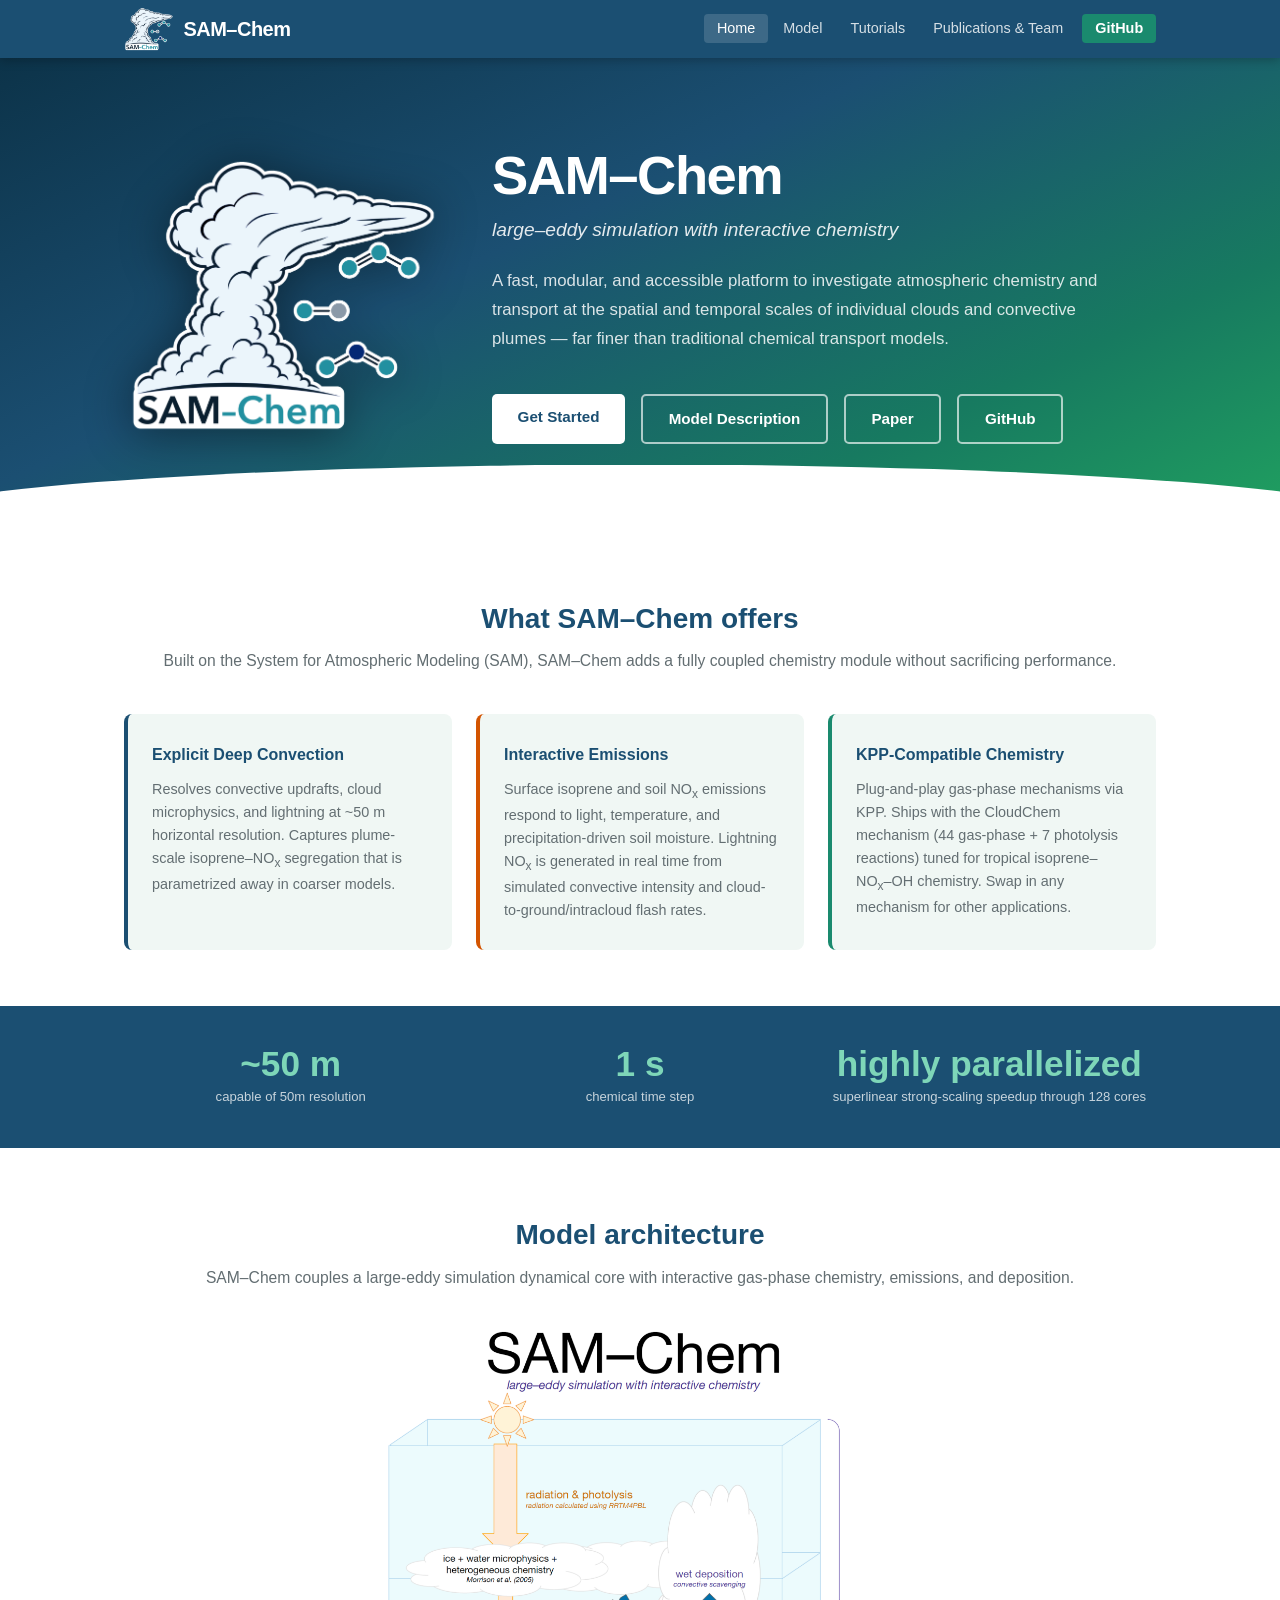
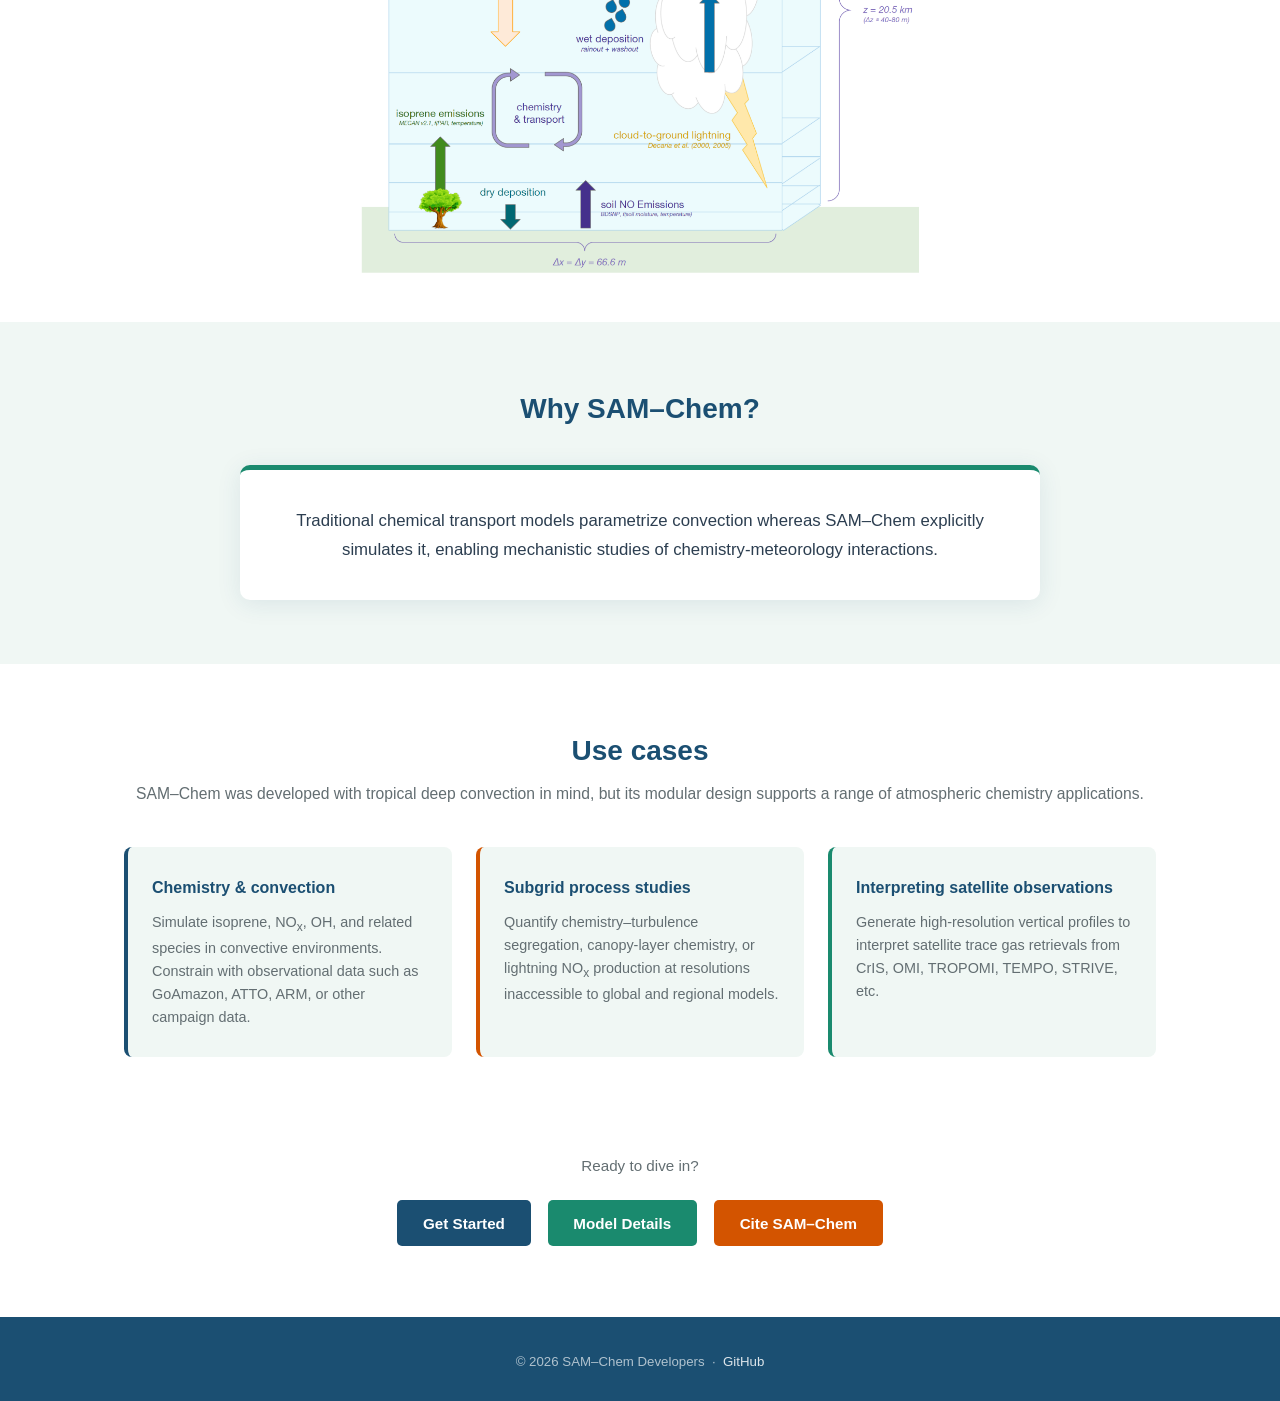
==== index.html @ d5f8f4b1 "Updating website, A. Turner" ====
<!DOCTYPE html>
<html lang="en">
<head>
  <meta charset="UTF-8">
  <meta name="viewport" content="width=device-width, initial-scale=1.0">
  <meta name="description" content="SAM-Chem: A fast, modular large-eddy simulation with interactive chemistry for studying atmospheric composition at the scale of clouds and convective plumes.">
  <title>SAM–Chem</title>
  <link rel="icon" href="images/logo.ico">
  <link rel="stylesheet" href="css/style.css">
</head>
<body>

<!-- ============================================================
     NAVIGATION
     ============================================================ -->
<nav class="navbar">
  <div class="container nav-inner">
    <a class="brand" href="index.html" style="display:flex; align-items:center; gap:0.6rem;"><img src="images/Logo.png" alt="" style="height:44px; width:auto; display:block;"><span>SAM–Chem</span></a>
    <ul class="nav-links">
      <li><a href="index.html" class="active">Home</a></li>
      <li><a href="model.html">Model</a></li>
      <li><a href="tutorials.html">Tutorials</a></li>
      <li><a href="publications.html">Publications &amp; Team</a></li>
      <li><a href="https://github.com/sam-chem" class="btn-github" target="_blank" rel="noopener">GitHub</a></li>
    </ul>
  </div>
</nav>

<!-- ============================================================
     HERO
     ============================================================ -->
<section class="hero">
  <div class="container">
    <div class="hero-inner">
      <div class="hero-logo">
        <img src="images/Logo.png" alt="SAM–Chem logo">
      </div>
      <div class="hero-text">
        <h1>SAM–Chem</h1>
        <p class="subtitle">large–eddy simulation with interactive chemistry</p>
        <p class="tagline">
          A fast, modular, and accessible platform to investigate atmospheric chemistry
          and transport at the spatial and temporal scales of individual clouds and
          convective plumes — far finer than traditional chemical transport models.
        </p>
        <div class="hero-btns">
          <a class="btn btn-primary-white" href="tutorials.html">Get Started</a>
          <a class="btn btn-outline-white" href="model.html">Model Description</a>
          <a class="btn btn-outline-white" href="publications.html">Paper</a>
          <a class="btn btn-outline-white" href="https://github.com/sam-chem" target="_blank" rel="noopener">GitHub</a>
        </div>
      </div>
    </div>
  </div>
</section>

<!-- ============================================================
     FEATURE CARDS
     ============================================================ -->
<section class="features">
  <div class="container">
    <h2 class="section-title">What SAM–Chem offers</h2>
    <p class="section-sub">
      Built on the System for Atmospheric Modeling (SAM), SAM–Chem adds a
      fully coupled chemistry module without sacrificing performance.
    </p>
    <div class="cards-grid">

      <div class="card card-blue">

        <h3>Explicit Deep Convection</h3>
        <p>
          Resolves convective updrafts, cloud microphysics, and lightning at
          ~50 m horizontal resolution.  Captures plume-scale
          isoprene–NO<sub>x</sub> segregation that is parametrized away in
          coarser models.
        </p>
      </div>

      <div class="card card-orange">

        <h3>Interactive Emissions</h3>
        <p>
          Surface isoprene and soil NO<sub>x</sub> emissions respond to light, 
          temperature, and precipitation-driven soil moisture. 
          Lightning NO<sub>x</sub> is generated in real time from 
          simulated convective intensity and cloud-to-ground/intracloud 
          flash rates.
        </p>
      </div>

      <div class="card">

        <h3>KPP-Compatible Chemistry</h3>
        <p>
          Plug-and-play gas-phase mechanisms via KPP. Ships with the
          CloudChem mechanism (44 gas-phase + 7 photolysis reactions)
          tuned for tropical isoprene–NO<sub>x</sub>–OH chemistry. Swap in any
          mechanism for other applications.
        </p>
      </div>

    </div>
  </div>
</section>

<!-- ============================================================
     QUICK SPECS BAR
     ============================================================ -->
<div class="specs-bar">
  <div class="container">
    <div class="specs-grid">
      <div class="spec-item">
        <div class="num">~50 m</div>
        <div class="label">capable of 50m resolution</div>
      </div>
      <div class="spec-item">
        <div class="num">1 s</div>
        <div class="label">chemical time step</div>
      </div>
      <div class="spec-item">
        <div class="num">highly parallelized</div>
        <div class="label">superlinear strong-scaling speedup through 128 cores</div>
      </div>
    </div>
  </div>
</div>

<!-- ============================================================
     SCHEMATIC
     ============================================================ -->
<section style="padding: 4rem 0 3rem; background: var(--white);">
  <div class="container" style="text-align: center;">
    <h2 class="section-title">Model architecture</h2>
    <p class="section-sub">
      SAM–Chem couples a large-eddy simulation dynamical core with interactive
      gas-phase chemistry, emissions, and deposition.
    </p>
    <img src="images/schematic.png"
         alt="SAM–Chem model schematic showing radiation, microphysics, chemistry, emissions, and deposition"
         style="max-width: 560px; width: 100%; margin: 0 auto; display: block;">
  </div>
</section>

<!-- ============================================================
     KEY FINDING
     ============================================================ -->
<section class="finding-section">
  <div class="container">
    <h2 class="section-title" style="margin-bottom:2rem;">Why SAM–Chem?</h2>
    <div class="finding-box">
      <p>
        Traditional chemical transport models parametrize convection whereas 
        SAM–Chem explicitly simulates it, enabling mechanistic studies of 
        chemistry-meteorology interactions.
      </p>
    </div>
  </div>
</section>

<!-- ============================================================
     OVERVIEW / USE CASES
     ============================================================ -->
<section style="padding: 4rem 0;">
  <div class="container">
    <h2 class="section-title">Use cases</h2>
    <p class="section-sub">
      SAM–Chem was developed with tropical deep convection in mind, but its
      modular design supports a range of atmospheric chemistry applications.
    </p>
    <div class="cards-grid" style="margin-top: 0;">

      <div class="card card-blue">
        <h3>Chemistry &amp; convection</h3>
        <p>
          Simulate isoprene, NO<sub>x</sub>, OH, and related species in
          convective environments. Constrain with observational data such 
          as GoAmazon, ATTO, ARM, or other campaign data.
        </p>
      </div>

      <div class="card card-orange">
        <h3>Subgrid process studies</h3>
        <p>
          Quantify chemistry–turbulence segregation, canopy-layer chemistry,
          or lightning NO<sub>x</sub> production at resolutions inaccessible
          to global and regional models.
        </p>
      </div>

      <div class="card">
        <h3>Interpreting satellite observations</h3>
        <p>
          Generate high-resolution vertical profiles to interpret satellite
          trace gas retrievals from CrIS, OMI, TROPOMI, TEMPO, STRIVE, etc.
        </p>
      </div>

    </div>
  </div>
</section>

<!-- ============================================================
     QUICK LINKS
     ============================================================ -->
<section style="padding: 2rem 0 4rem; text-align: center;">
  <div class="container">
    <p style="margin-bottom:1rem; color:var(--muted); font-size:0.95rem;">Ready to dive in?</p>
    <a class="btn btn-primary-white" href="tutorials.html"
       style="background:var(--primary); color:#fff; margin:0.4rem;">Get Started</a>
    <a class="btn btn-primary-white" href="model.html"
       style="background:var(--accent); color:#fff; margin:0.4rem;">Model Details</a>
    <a class="btn btn-primary-white" href="publications.html"
       style="background:var(--orange); color:#fff; margin:0.4rem;">Cite SAM–Chem</a>
  </div>
</section>

<!-- ============================================================
     FOOTER
     ============================================================ -->
<footer>
  <div class="container">
    <p style="margin-top:0.4rem;">
      &copy; 2026 SAM–Chem Developers &nbsp;·&nbsp;
      <a href="https://github.com/sam-chem" target="_blank" rel="noopener">GitHub</a>
    </p>
  </div>
</footer>

</body>
</html>
---- css/style.css ----
/* ============================================================
   SAM-Chem website — shared stylesheet
   Edit the :root variables to change the color scheme.
   ============================================================ */

:root {
  --primary:   #1B4F72;   /* deep atmospheric blue (navbar, headings) */
  --accent:    #1A8A6E;   /* tropical teal (links, borders, buttons)  */
  --orange:    #D35400;   /* convection / lightning orange             */
  --light-bg:  #F0F7F4;   /* mint-tinted card background               */
  --text:      #2C3E50;   /* main body text                            */
  --muted:     #636e72;   /* secondary / caption text                  */
  --border:    #dfe6e9;   /* table and section borders                 */
  --white:     #ffffff;

  --font: -apple-system, BlinkMacSystemFont, 'Segoe UI', Roboto, Oxygen, Ubuntu, sans-serif;
  --mono: 'SFMono-Regular', Consolas, 'Liberation Mono', Menlo, monospace;
}

/* ---- RESET ---- */
*, *::before, *::after { box-sizing: border-box; margin: 0; padding: 0; }

body {
  font-family: var(--font);
  color: var(--text);
  line-height: 1.65;
  background: var(--white);
  font-size: 16px;
}

a { color: var(--accent); text-decoration: none; }
a:hover { text-decoration: underline; }

img { max-width: 100%; display: block; }

.container {
  max-width: 1080px;
  margin: 0 auto;
  padding: 0 1.5rem;
}

/* ============================================================
   NAVBAR
   ============================================================ */
.navbar {
  background: var(--primary);
  position: sticky;
  top: 0;
  z-index: 200;
  box-shadow: 0 2px 10px rgba(0, 0, 0, 0.25);
}

.nav-inner {
  display: flex;
  align-items: center;
  justify-content: space-between;
  height: 58px;
}

.brand {
  color: #ffffff;
  font-size: 1.25rem;
  font-weight: 800;
  letter-spacing: -0.5px;
  text-decoration: none;
  white-space: nowrap;
}
.brand:hover { text-decoration: none; opacity: 0.9; }

.nav-links {
  display: flex;
  list-style: none;
  align-items: center;
  gap: 0.15rem;
}
.nav-links a {
  color: rgba(255, 255, 255, 0.82);
  padding: 0.4rem 0.8rem;
  border-radius: 4px;
  font-size: 0.9rem;
  transition: background 0.15s, color 0.15s;
  text-decoration: none;
  white-space: nowrap;
}
.nav-links a:hover,
.nav-links a.active { background: rgba(255,255,255,0.15); color: #fff; }

.btn-github {
  background: var(--accent) !important;
  color: #fff !important;
  font-weight: 600;
  margin-left: 0.25rem;
}
.btn-github:hover { background: #148a60 !important; }

/* ============================================================
   HERO (index.html)
   ============================================================ */
.hero {
  background: linear-gradient(155deg, #0c3349 0%, var(--primary) 40%, #177a60 75%, #20a060 100%);
  color: #fff;
  padding: 5.5rem 0 5rem;
  text-align: center;
  position: relative;
  overflow: hidden;
}

.hero-inner {
  display: flex;
  align-items: center;
  gap: 3rem;
  text-align: left;
}

.hero-logo {
  flex: 0 0 auto;
}

.hero-logo img {
  width: 320px;
  height: auto;
  filter: drop-shadow(0 4px 24px rgba(0,0,0,0.45));
}

.hero-text {
  flex: 1 1 auto;
}

@media (max-width: 760px) {
  .hero-inner {
    flex-direction: column;
    text-align: center;
  }
  .hero-logo img { width: 180px; }
  .hero-text { text-align: center; }
  .hero .tagline { margin: 0 auto 2.5rem; }
  .hero-btns { justify-content: center; }
}

/* white wave at the bottom */
.hero::after {
  content: '';
  position: absolute;
  bottom: -1px; left: 0; right: 0;
  height: 60px;
  background: var(--white);
  clip-path: ellipse(60% 100% at 50% 100%);
}

.hero h1 {
  font-size: 3.4rem;
  font-weight: 900;
  letter-spacing: -1.5px;
  margin-bottom: 0.5rem;
  line-height: 1.1;
}

.hero .subtitle {
  font-size: 1.2rem;
  font-style: italic;
  opacity: 0.88;
  margin-bottom: 1.25rem;
}

.hero .tagline {
  font-size: 1.05rem;
  max-width: 640px;
  margin: 0 0 2.5rem;
  opacity: 0.84;
  line-height: 1.75;
}

.hero-btns {
  display: flex;
  gap: 1rem;
  justify-content: flex-start;
  flex-wrap: wrap;
  position: relative;
  z-index: 1;
}

/* Generic button */
.btn {
  display: inline-block;
  padding: 0.65rem 1.6rem;
  border-radius: 5px;
  font-weight: 600;
  font-size: 0.95rem;
  transition: opacity 0.15s, transform 0.1s;
  text-decoration: none;
  cursor: pointer;
}
.btn:hover { text-decoration: none; opacity: 0.9; transform: translateY(-1px); }

.btn-primary-white {
  background: var(--white);
  color: var(--primary);
}
.btn-outline-white {
  border: 2px solid rgba(255, 255, 255, 0.65);
  color: var(--white);
}

/* ============================================================
   FEATURE CARDS
   ============================================================ */
.features {
  padding: 4.5rem 0 3.5rem;
}

.section-title {
  font-size: 1.75rem;
  font-weight: 800;
  color: var(--primary);
  text-align: center;
  margin-bottom: 0.4rem;
}
.section-sub {
  text-align: center;
  color: var(--muted);
  margin-bottom: 2.5rem;
  font-size: 0.98rem;
}

.cards-grid {
  display: grid;
  grid-template-columns: repeat(auto-fit, minmax(285px, 1fr));
  gap: 1.5rem;
}

.card {
  background: var(--light-bg);
  border-radius: 8px;
  padding: 1.75rem 1.5rem;
  border-left: 4px solid var(--accent);
}
.card.card-orange { border-left-color: var(--orange); }
.card.card-blue   { border-left-color: var(--primary); }


.card h3 {
  font-size: 1rem;
  font-weight: 700;
  color: var(--primary);
  margin-bottom: 0.6rem;
}
.card p {
  font-size: 0.9rem;
  color: var(--muted);
  line-height: 1.6;
}

/* ============================================================
   SPECS BAR (quick stats)
   ============================================================ */
.specs-bar {
  background: var(--primary);
  padding: 2.5rem 0;
}

.specs-grid {
  display: grid;
  grid-template-columns: repeat(auto-fit, minmax(180px, 1fr));
  gap: 1rem;
}

.spec-item {
  text-align: center;
  color: #fff;
}
.spec-item .num {
  font-size: 2.2rem;
  font-weight: 900;
  color: #7ed6b8;
  line-height: 1;
}
.spec-item .label {
  font-size: 0.82rem;
  opacity: 0.75;
  margin-top: 0.3rem;
}

/* ============================================================
   KEY FINDING / QUOTE
   ============================================================ */
.finding-section {
  padding: 4rem 0;
  background: var(--light-bg);
}

.finding-box {
  max-width: 800px;
  margin: 0 auto;
  background: var(--white);
  border-radius: 10px;
  padding: 2.25rem 2.5rem;
  box-shadow: 0 4px 24px rgba(27,79,114,0.10);
  border-top: 5px solid var(--accent);
  text-align: center;
}

.finding-box p {
  font-size: 1.05rem;
  line-height: 1.75;
  color: var(--text);
}
.finding-box cite {
  display: block;
  margin-top: 1rem;
  font-size: 0.85rem;
  color: var(--muted);
  font-style: normal;
}

/* ============================================================
   PAGE HEADER (non-home pages)
   ============================================================ */
.page-header {
  background: linear-gradient(135deg, var(--primary) 0%, #177a60 100%);
  color: #fff;
  padding: 3rem 0 2.75rem;
}
.page-header h1 {
  font-size: 2.2rem;
  font-weight: 800;
  margin-bottom: 0.4rem;
  letter-spacing: -0.5px;
}
.page-header p {
  font-size: 0.98rem;
  opacity: 0.85;
  max-width: 650px;
}

/* ============================================================
   CONTENT LAYOUT (with sidebar)
   ============================================================ */
.content-body {
  padding: 3rem 0 4.5rem;
}

.content-layout {
  display: grid;
  grid-template-columns: 210px 1fr;
  gap: 3rem;
  align-items: start;
}

/* Left sidebar TOC */
.content-sidebar {
  position: sticky;
  top: 76px;
  background: var(--light-bg);
  border-radius: 8px;
  padding: 1.25rem 1.1rem;
}

.content-sidebar h4 {
  font-size: 0.7rem;
  text-transform: uppercase;
  letter-spacing: 1.2px;
  color: var(--muted);
  margin-bottom: 0.75rem;
}

.content-sidebar ul { list-style: none; }
.content-sidebar li { margin-bottom: 0.2rem; }
.content-sidebar a {
  display: block;
  font-size: 0.87rem;
  color: var(--text);
  padding: 0.25rem 0.5rem;
  border-radius: 4px;
  transition: background 0.12s;
}
.content-sidebar a:hover {
  background: rgba(26,138,110,0.12);
  text-decoration: none;
  color: var(--accent);
}

/* Main content area */
.content-main h2 {
  font-size: 1.5rem;
  font-weight: 800;
  color: var(--primary);
  margin: 3rem 0 1rem;
  padding-top: 1rem;
  border-top: 2px solid var(--border);
  scroll-margin-top: 80px;
}
.content-main h2:first-child {
  margin-top: 0;
  border-top: none;
  padding-top: 0;
}
.content-main h3 {
  font-size: 1.1rem;
  font-weight: 700;
  color: var(--text);
  margin: 1.75rem 0 0.6rem;
  scroll-margin-top: 80px;
}
.content-main p  { margin-bottom: 1rem; font-size: 0.95rem; }
.content-main ul,
.content-main ol { margin: 0.5rem 0 1rem 1.5rem; font-size: 0.95rem; }
.content-main li { margin-bottom: 0.3rem; }

/* Tables */
.content-main table {
  width: 100%;
  border-collapse: collapse;
  margin: 1rem 0 1.5rem;
  font-size: 0.875rem;
}
.content-main th {
  background: var(--primary);
  color: #fff;
  padding: 0.55rem 0.75rem;
  text-align: left;
  font-weight: 600;
}
.content-main td {
  padding: 0.45rem 0.75rem;
  border-bottom: 1px solid var(--border);
  vertical-align: top;
}
.content-main tr:nth-child(even) td { background: var(--light-bg); }

/* Inline code and code blocks */
.content-main code {
  background: #f1f3f5;
  padding: 0.15rem 0.4rem;
  border-radius: 3px;
  font-family: var(--mono);
  font-size: 0.85em;
  color: var(--primary);
}
.content-main pre {
  background: #1e2a36;
  color: #cdd6df;
  padding: 1.25rem 1.4rem;
  border-radius: 6px;
  overflow-x: auto;
  margin: 1rem 0 1.5rem;
  font-family: var(--mono);
  font-size: 0.85rem;
  line-height: 1.55;
}
.content-main pre code {
  background: none;
  color: inherit;
  padding: 0;
  font-size: inherit;
}

/* Note / warning boxes */
.note {
  padding: 0.85rem 1rem 0.85rem 1.1rem;
  border-left: 4px solid #3498db;
  background: #eaf6ff;
  border-radius: 0 5px 5px 0;
  margin: 1rem 0;
  font-size: 0.9rem;
  line-height: 1.55;
}
.note.warning {
  border-color: var(--orange);
  background: #fff5eb;
}
.note strong { color: var(--primary); }

/* ============================================================
   PUBLICATIONS PAGE
   ============================================================ */
.pub-list { list-style: none; }

.pub-item {
  padding: 1.25rem 1.35rem;
  background: var(--light-bg);
  border-radius: 8px;
  margin-bottom: 1rem;
  border-left: 4px solid var(--accent);
}
.pub-item.preprint { border-left-color: var(--orange); }

.pub-badge {
  display: inline-block;
  font-size: 0.7rem;
  font-weight: 700;
  text-transform: uppercase;
  letter-spacing: 0.5px;
  padding: 0.15rem 0.5rem;
  border-radius: 3px;
  vertical-align: middle;
  margin-left: 0.4rem;
}
.badge-preprint { background: #fde8d0; color: var(--orange); }
.badge-related  { background: #d8f0e8; color: var(--accent); }

.pub-title {
  font-weight: 700;
  font-size: 0.95rem;
  color: var(--primary);
  margin-bottom: 0.3rem;
}
.pub-title a {
  color: var(--primary);
}
.pub-title a:hover {
  color: var(--accent);
}
.pub-authors { font-size: 0.85rem; color: var(--muted); margin-bottom: 0.2rem; }
.pub-journal { font-size: 0.85rem; font-style: italic; color: var(--muted); }
.pub-links { margin-top: 0.5rem; font-size: 0.82rem; }
.pub-links a { margin-right: 0.75rem; }

/* ============================================================
   TEAM CARDS
   ============================================================ */
.team-grid {
  display: grid;
  grid-template-columns: repeat(auto-fill, minmax(170px, 1fr));
  gap: 1.25rem;
  margin-top: 1.5rem;
}

.team-card {
  display: block;
  text-align: center;
  padding: 1.5rem 1rem 1.25rem;
  background: var(--light-bg);
  border-radius: 8px;
  transition: box-shadow 0.15s;
  text-decoration: none;
  color: inherit;
}
.team-card:hover {
  box-shadow: 0 4px 16px rgba(27,79,114,0.12);
  text-decoration: none;
}

.team-avatar {
  width: 60px;
  height: 60px;
  border-radius: 50%;
  background: var(--primary);
  margin: 0 auto 0.75rem;
  display: flex;
  align-items: center;
  justify-content: center;
  font-size: 1.25rem;
  font-weight: 800;
  color: #fff;
  letter-spacing: -1px;
}

.team-photo {
  width: 80px;
  height: 80px;
  border-radius: 50%;
  object-fit: cover;
  object-position: top;
  margin: 0 auto 0.75rem;
  display: block;
  border: 3px solid var(--border);
}

.team-name {
  font-weight: 700;
  font-size: 0.88rem;
  color: var(--primary);
  margin-bottom: 0.2rem;
}
.team-role { font-size: 0.78rem; color: var(--muted); line-height: 1.4; }

/* ============================================================
   FOOTER
   ============================================================ */
footer {
  background: var(--primary);
  color: rgba(255, 255, 255, 0.65);
  padding: 1.75rem 0;
  text-align: center;
  font-size: 0.83rem;
}
footer a { color: rgba(255,255,255,0.85); }
footer a:hover { color: #fff; }

/* ============================================================
   RESPONSIVE
   ============================================================ */
@media (max-width: 800px) {
  .content-layout { grid-template-columns: 1fr; }
  .content-sidebar { display: none; }
}

@media (max-width: 640px) {
  .hero h1 { font-size: 2.3rem; }
  .nav-links li:not(:last-child):not(:nth-last-child(2)) { display: none; }
  .specs-grid { grid-template-columns: repeat(2, 1fr); }
  .team-grid  { grid-template-columns: repeat(2, 1fr); }
}
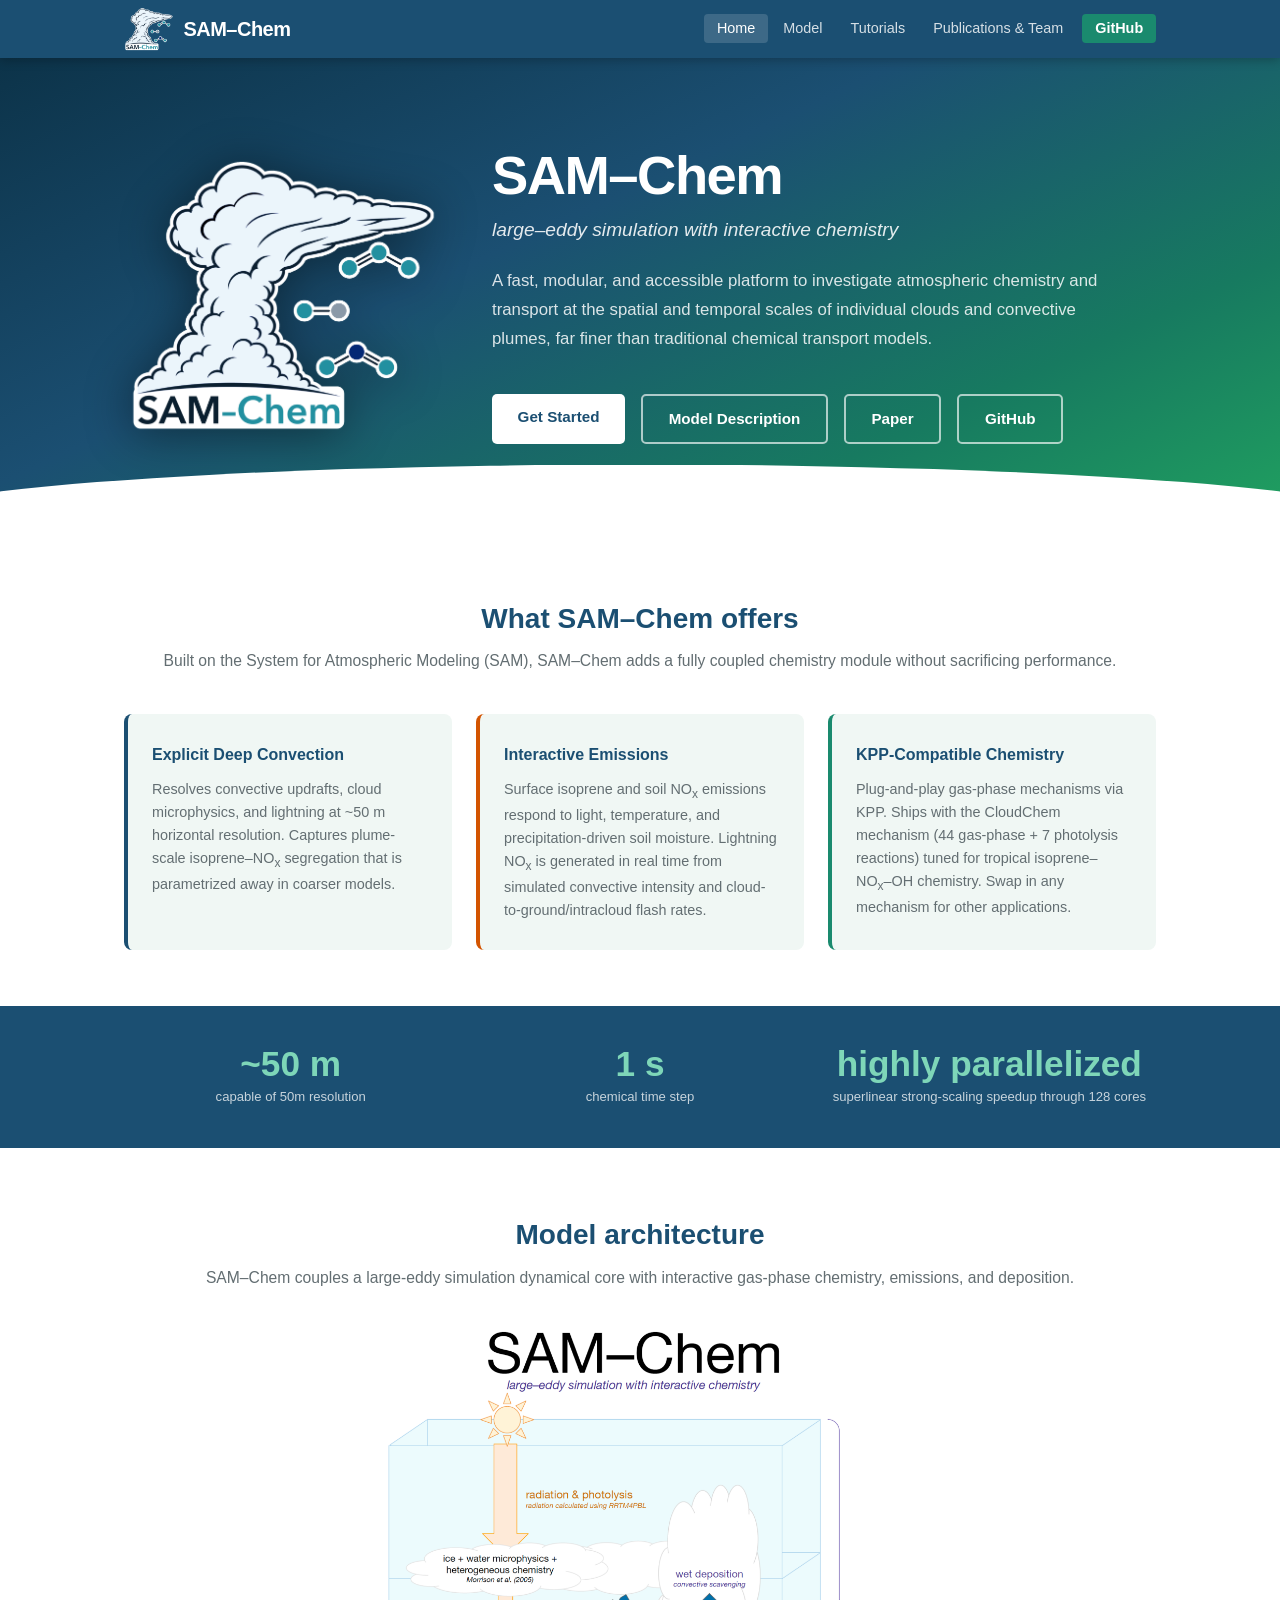
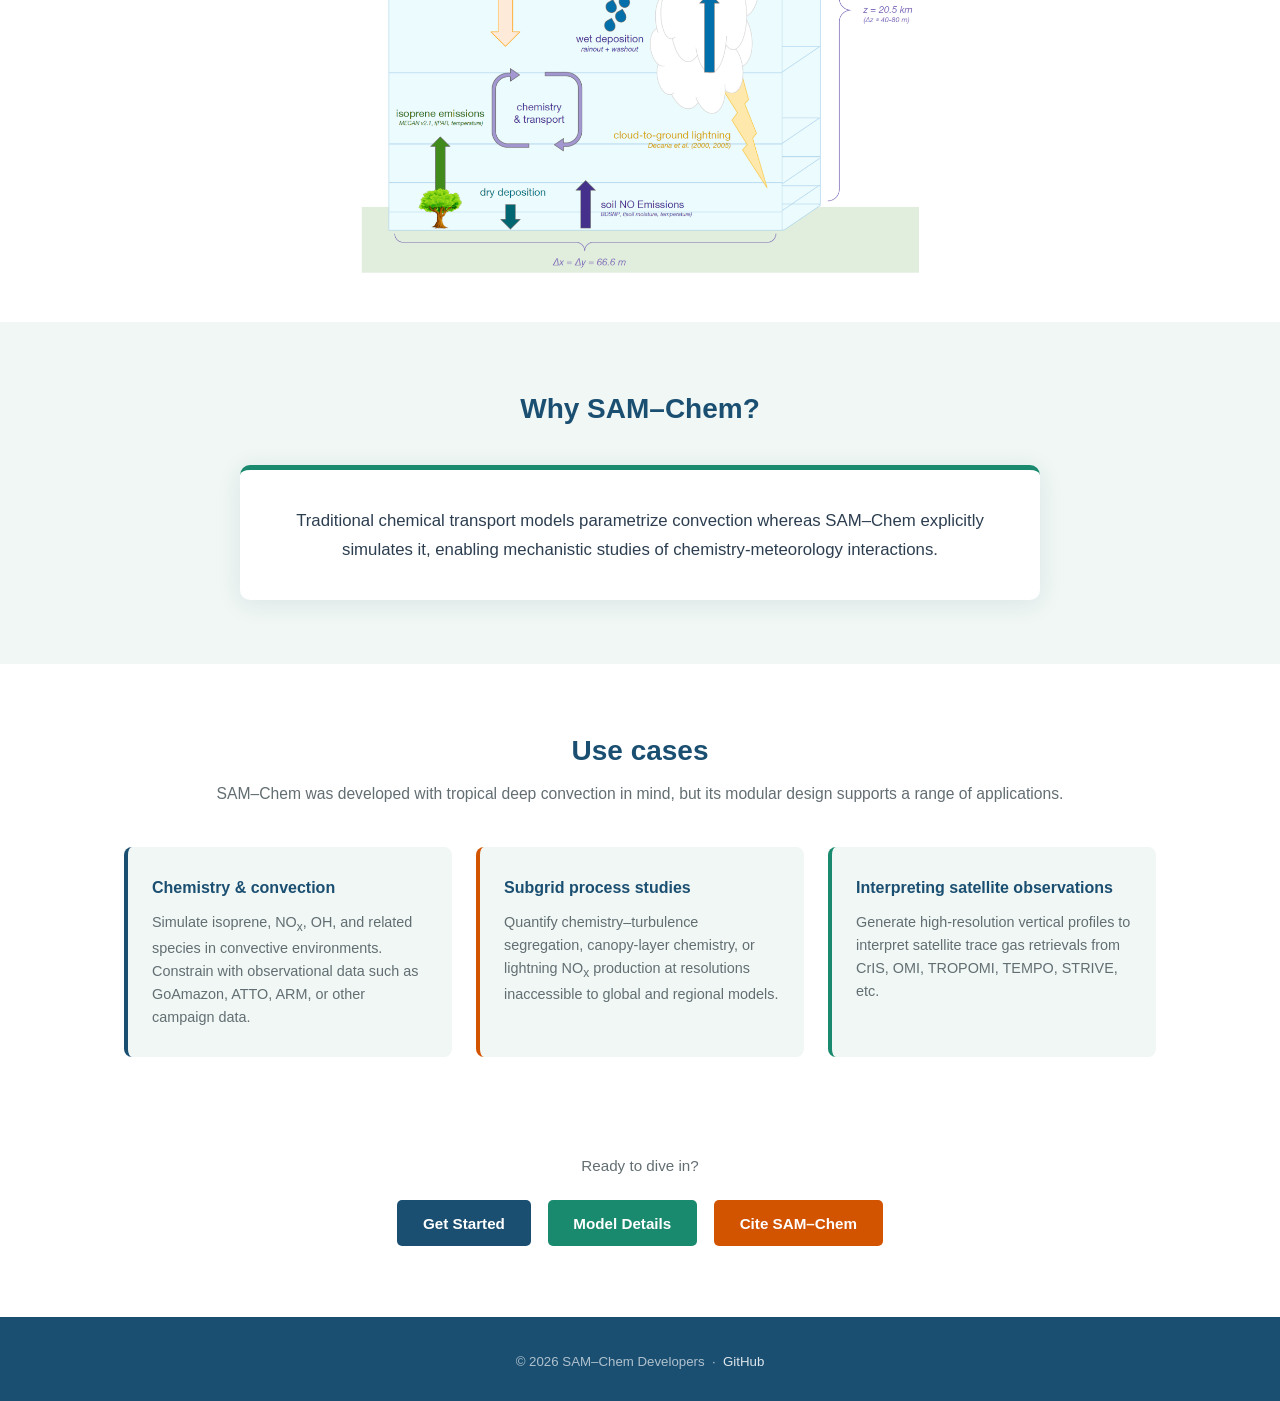
==== commit f8708a19: "Updating website, A. Turner" ====
--- a/index.html
+++ b/index.html
@@ -41,7 +41,7 @@
         <p class="tagline">
           A fast, modular, and accessible platform to investigate atmospheric chemistry
           and transport at the spatial and temporal scales of individual clouds and
-          convective plumes — far finer than traditional chemical transport models.
+          convective plumes, far finer than traditional chemical transport models.
         </p>
         <div class="hero-btns">
           <a class="btn btn-primary-white" href="tutorials.html">Get Started</a>
@@ -166,7 +166,7 @@
     <h2 class="section-title">Use cases</h2>
     <p class="section-sub">
       SAM–Chem was developed with tropical deep convection in mind, but its
-      modular design supports a range of atmospheric chemistry applications.
+      modular design supports a range of applications.
     </p>
     <div class="cards-grid" style="margin-top: 0;">
 
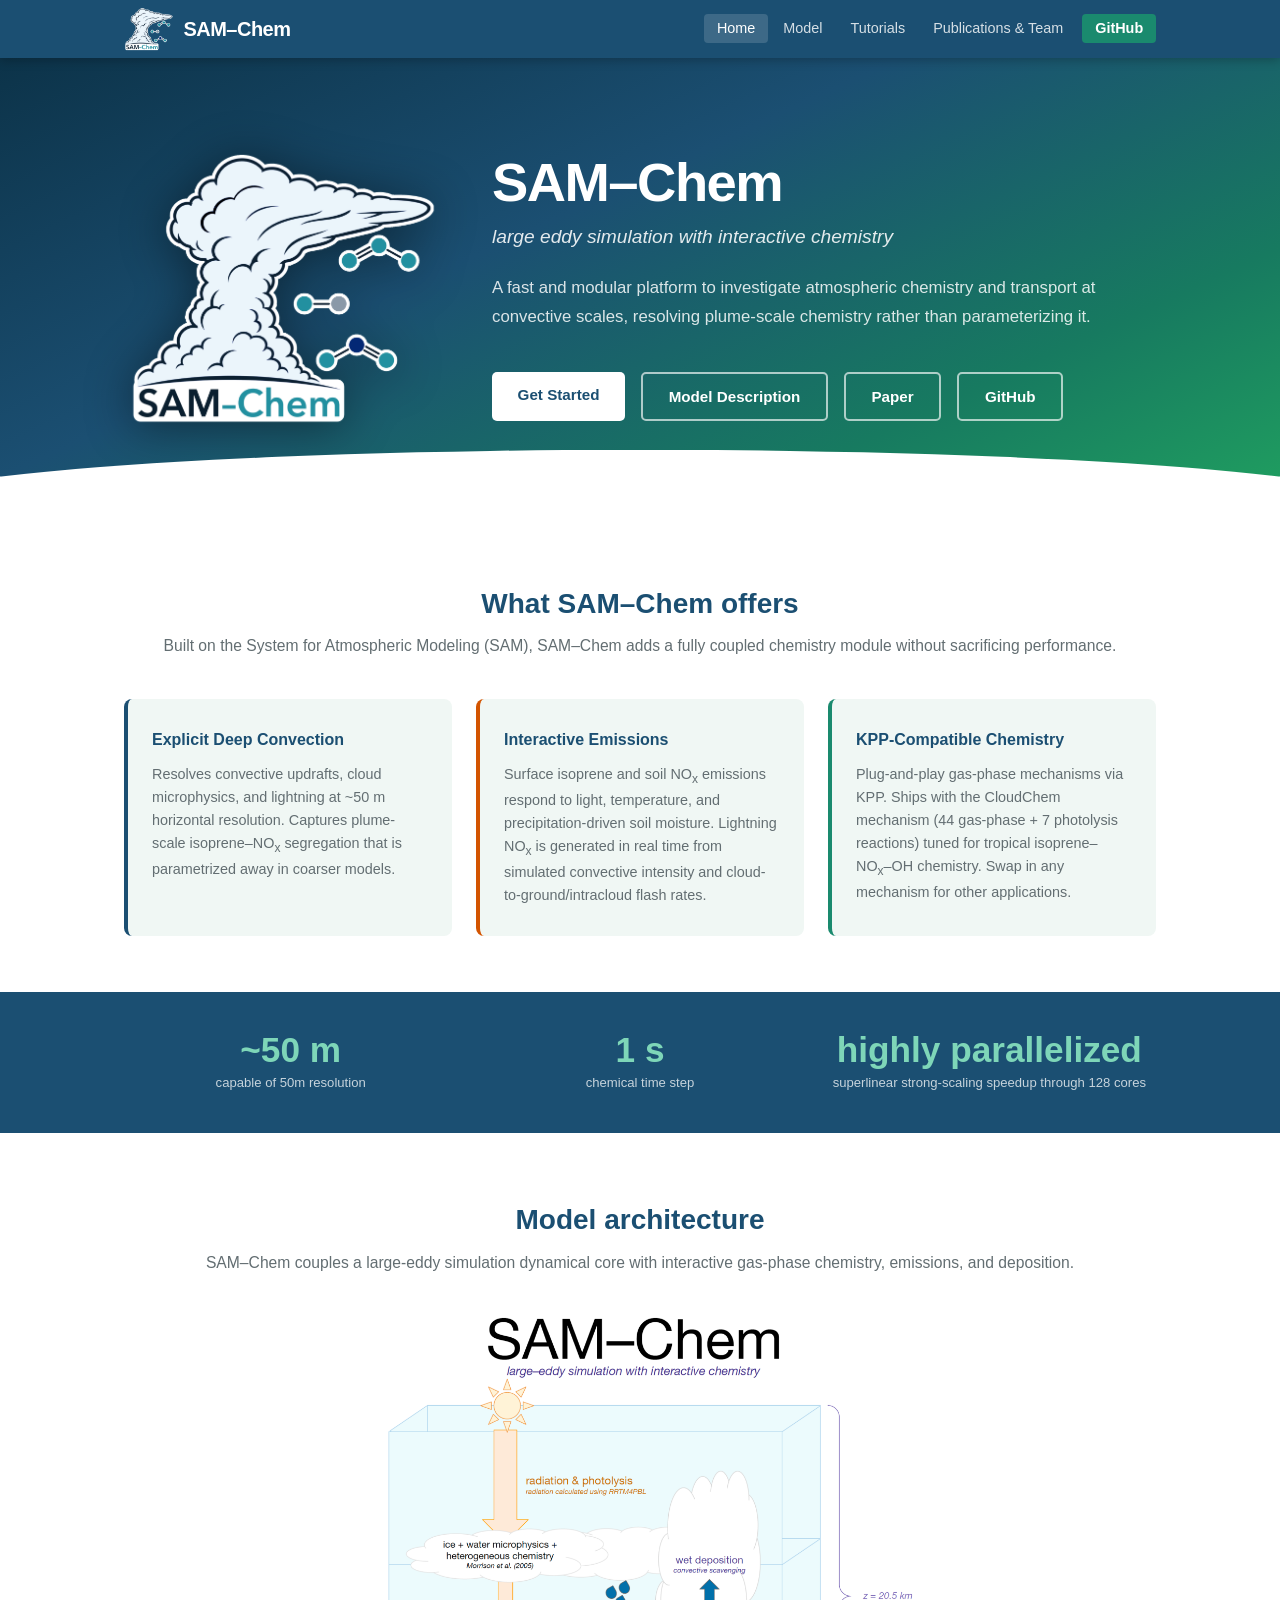
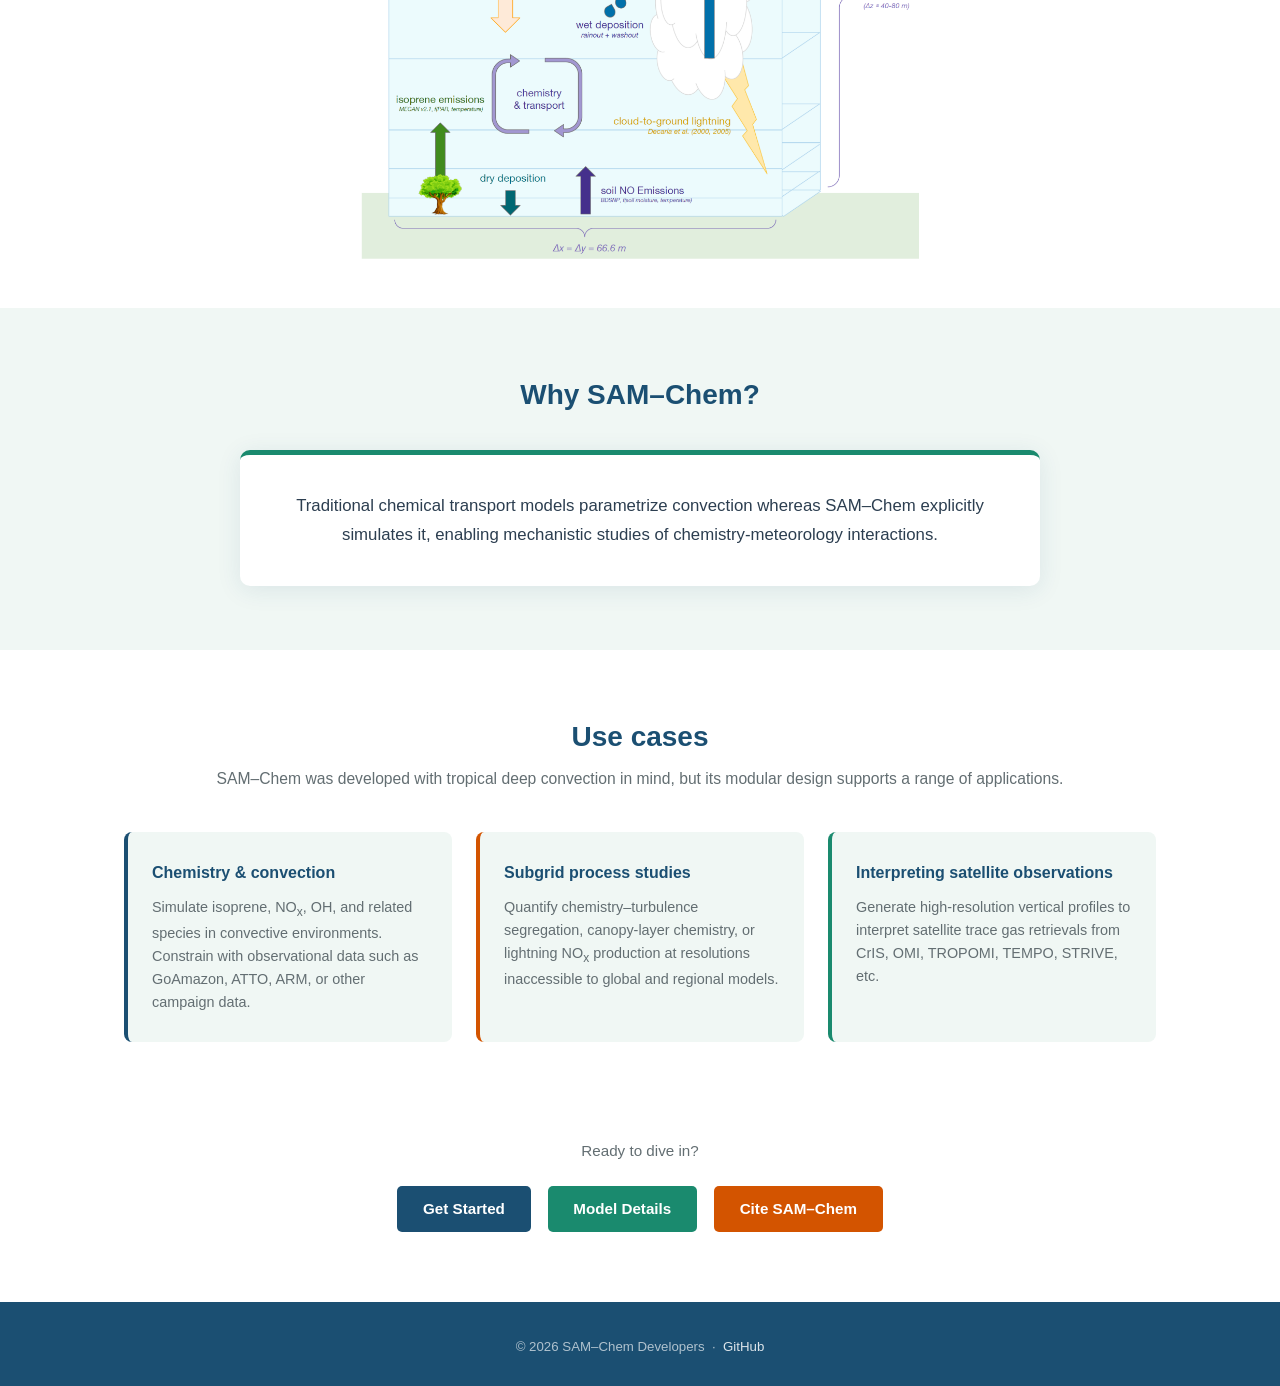
==== commit 55ecf008: "Updating website, A. Turner" ====
--- a/index.html
+++ b/index.html
@@ -37,11 +37,11 @@
       </div>
       <div class="hero-text">
         <h1>SAM–Chem</h1>
-        <p class="subtitle">large–eddy simulation with interactive chemistry</p>
+        <p class="subtitle">large eddy simulation with interactive chemistry</p>
         <p class="tagline">
-          A fast, modular, and accessible platform to investigate atmospheric chemistry
-          and transport at the spatial and temporal scales of individual clouds and
-          convective plumes, far finer than traditional chemical transport models.
+          A fast and modular platform to investigate atmospheric chemistry
+          and transport at convective scales, resolving plume-scale chemistry 
+          rather than parameterizing it.
         </p>
         <div class="hero-btns">
           <a class="btn btn-primary-white" href="tutorials.html">Get Started</a>
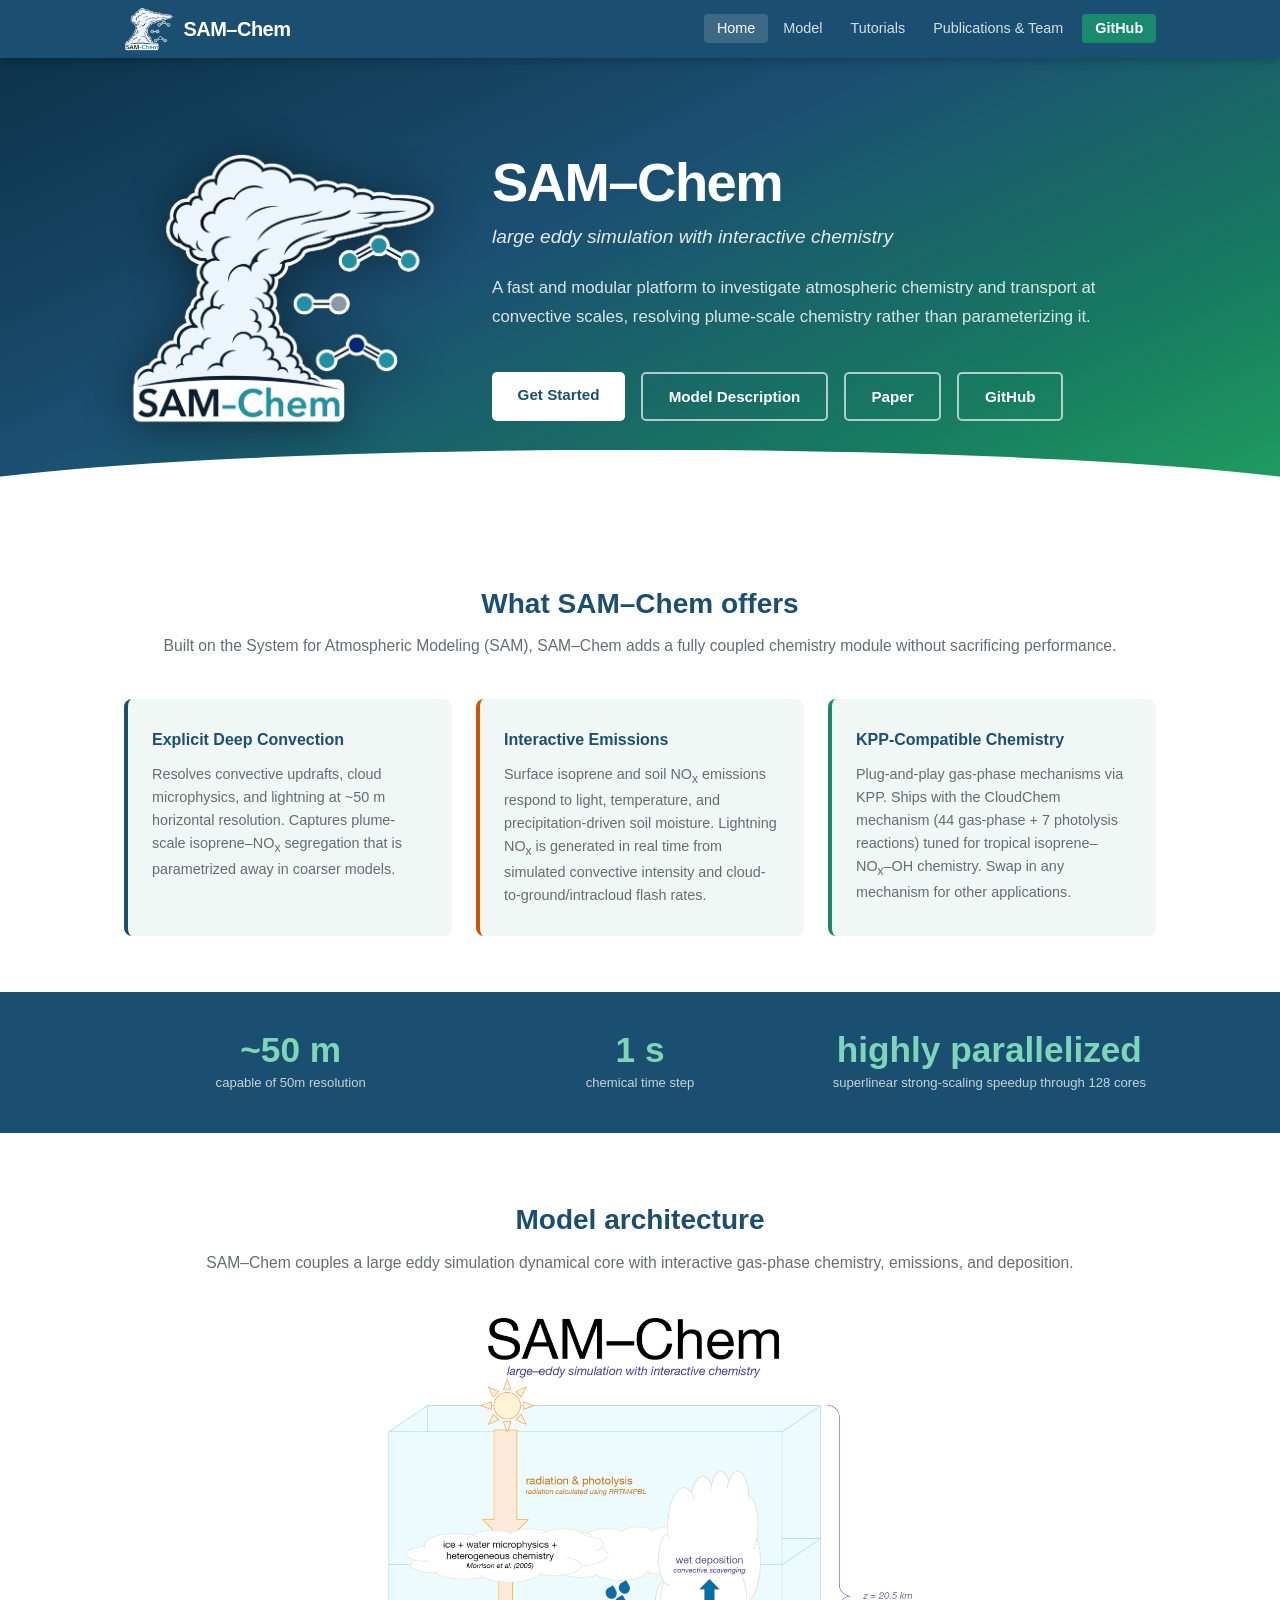
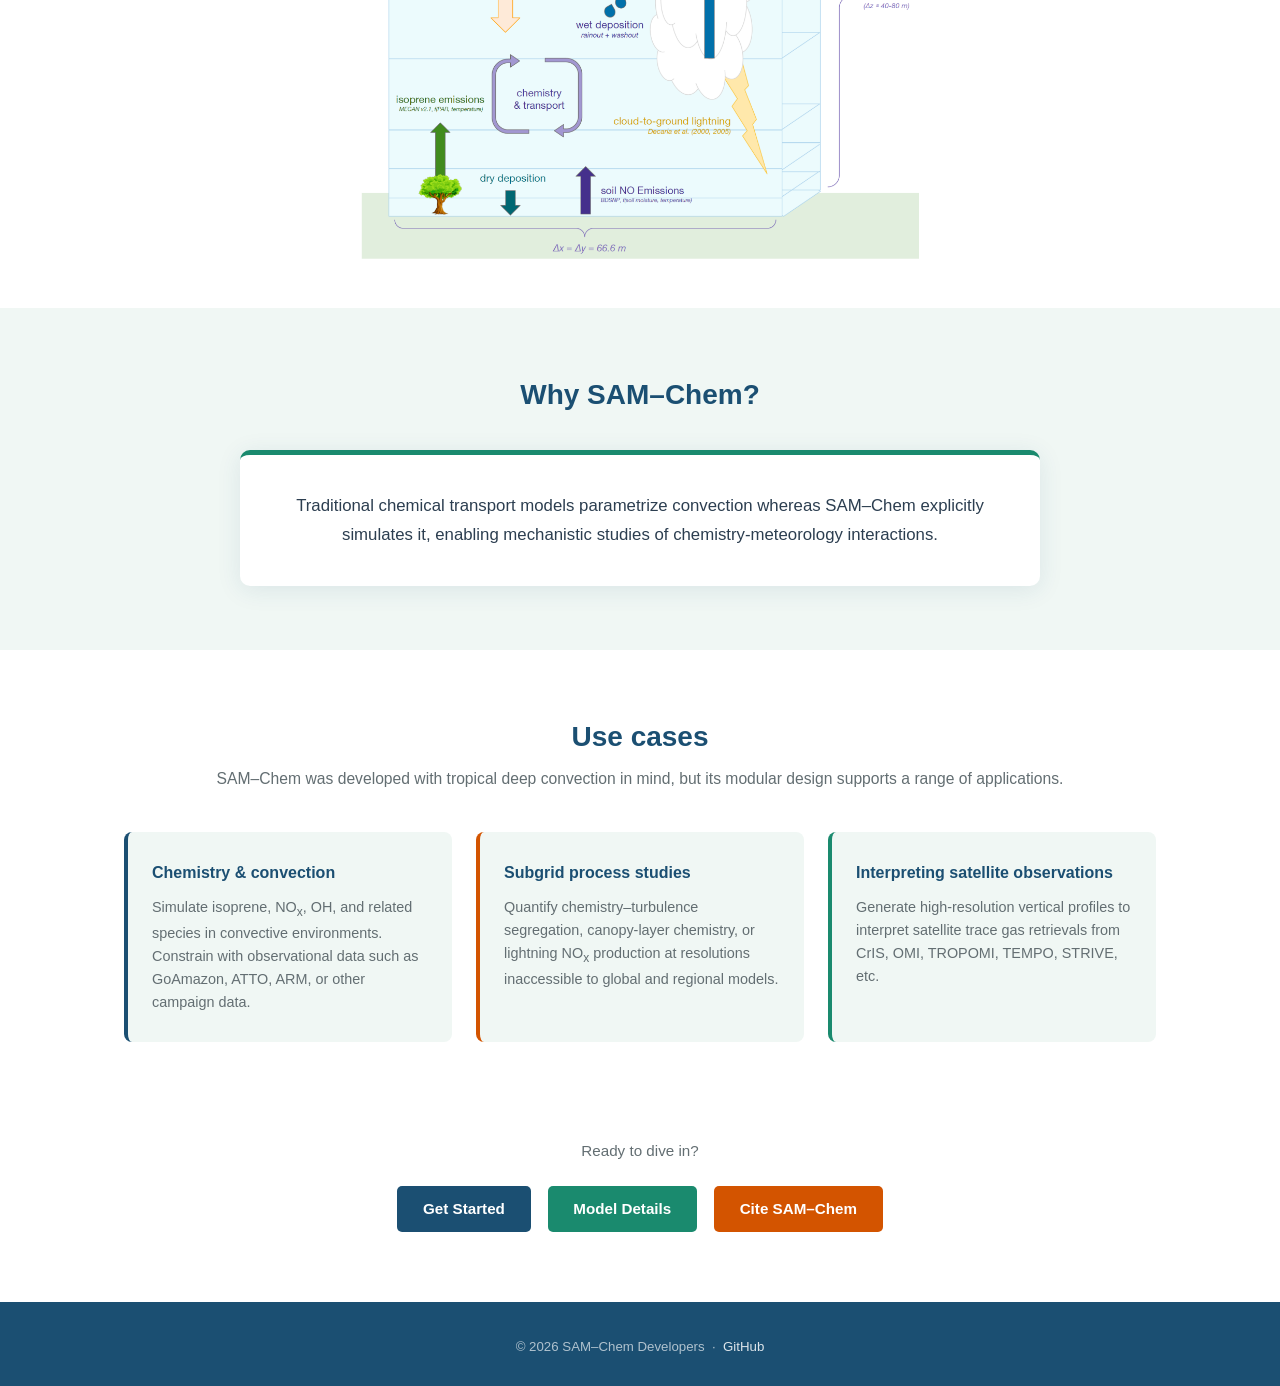
==== commit 25744d31: "Updating website, A. Turner" ====
--- a/index.html
+++ b/index.html
@@ -3,7 +3,7 @@
 <head>
   <meta charset="UTF-8">
   <meta name="viewport" content="width=device-width, initial-scale=1.0">
-  <meta name="description" content="SAM-Chem: A fast, modular large-eddy simulation with interactive chemistry for studying atmospheric composition at the scale of clouds and convective plumes.">
+  <meta name="description" content="SAM-Chem: A fast, modular large eddy simulation with interactive chemistry for studying atmospheric composition at the scale of clouds and convective plumes.">
   <title>SAM–Chem</title>
   <link rel="icon" href="images/logo.ico">
   <link rel="stylesheet" href="css/style.css">
@@ -133,7 +133,7 @@
   <div class="container" style="text-align: center;">
     <h2 class="section-title">Model architecture</h2>
     <p class="section-sub">
-      SAM–Chem couples a large-eddy simulation dynamical core with interactive
+      SAM–Chem couples a large eddy simulation dynamical core with interactive
       gas-phase chemistry, emissions, and deposition.
     </p>
     <img src="images/schematic.png"
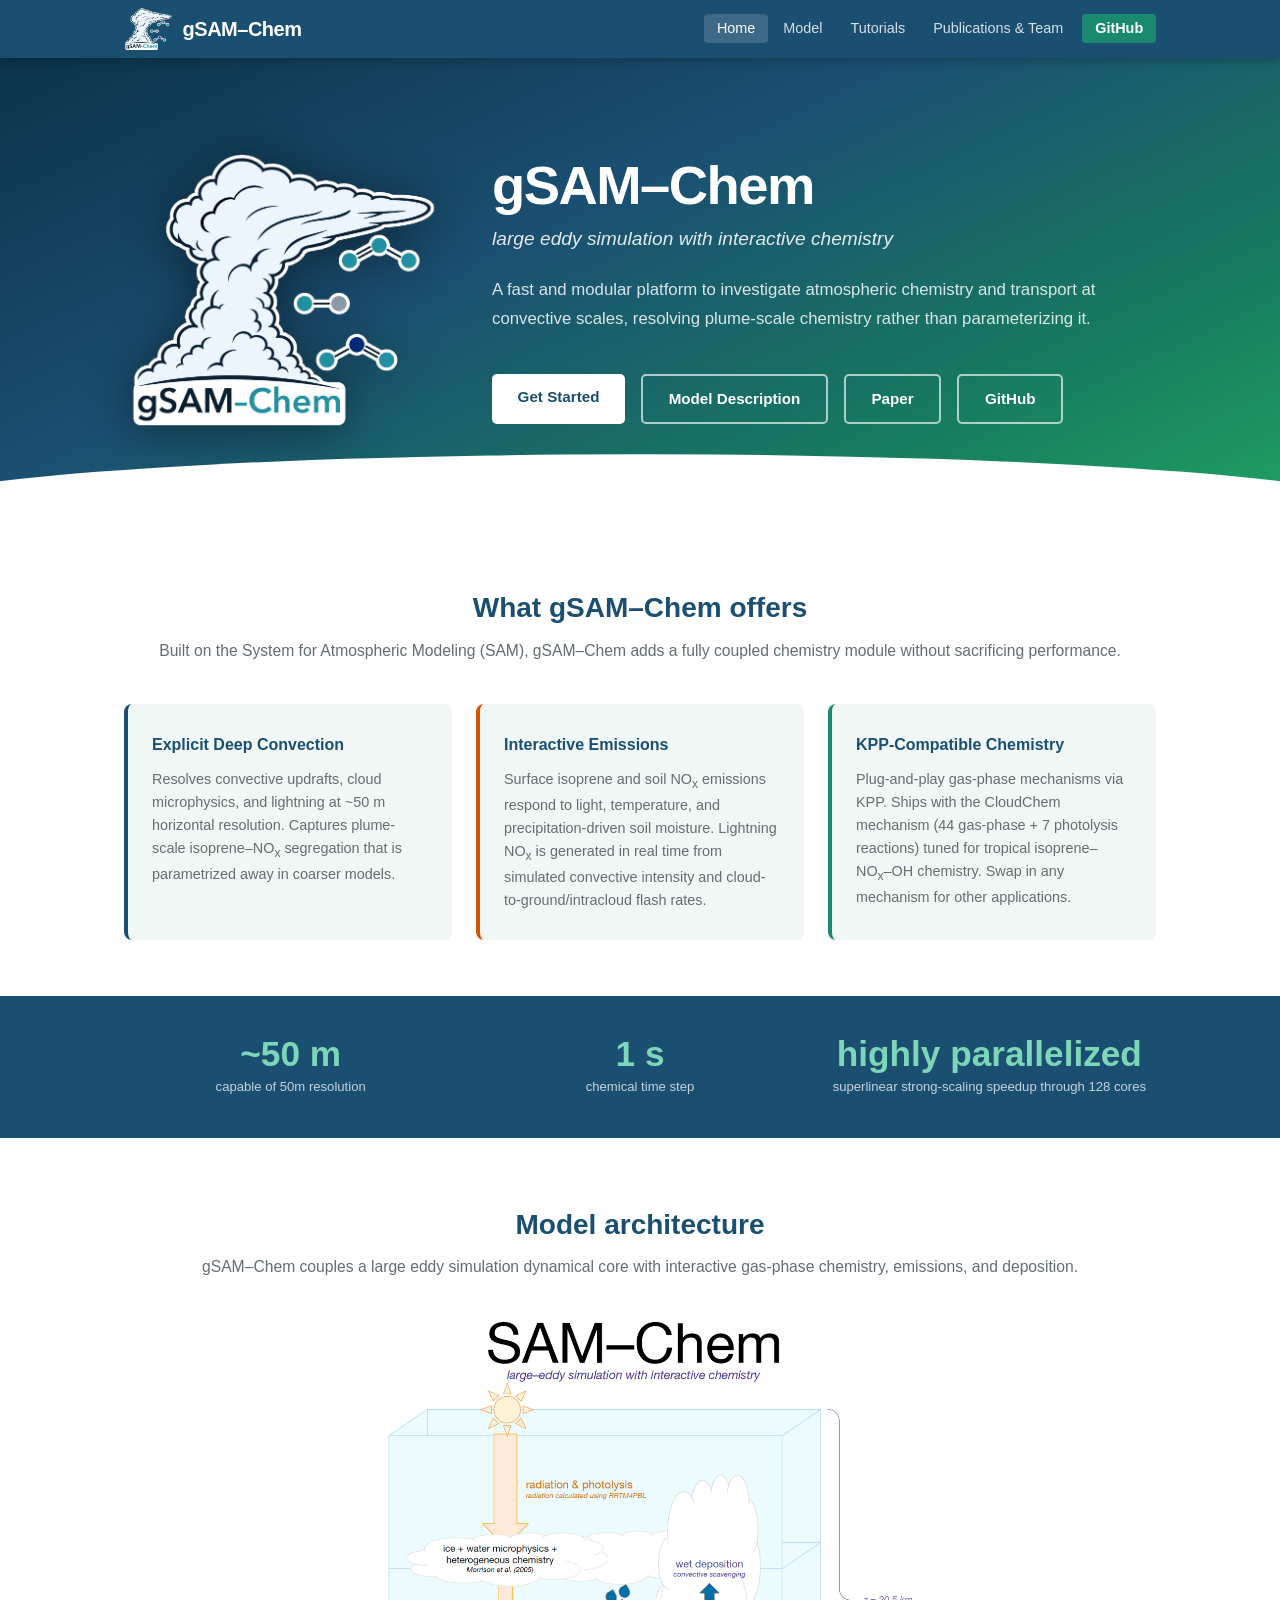
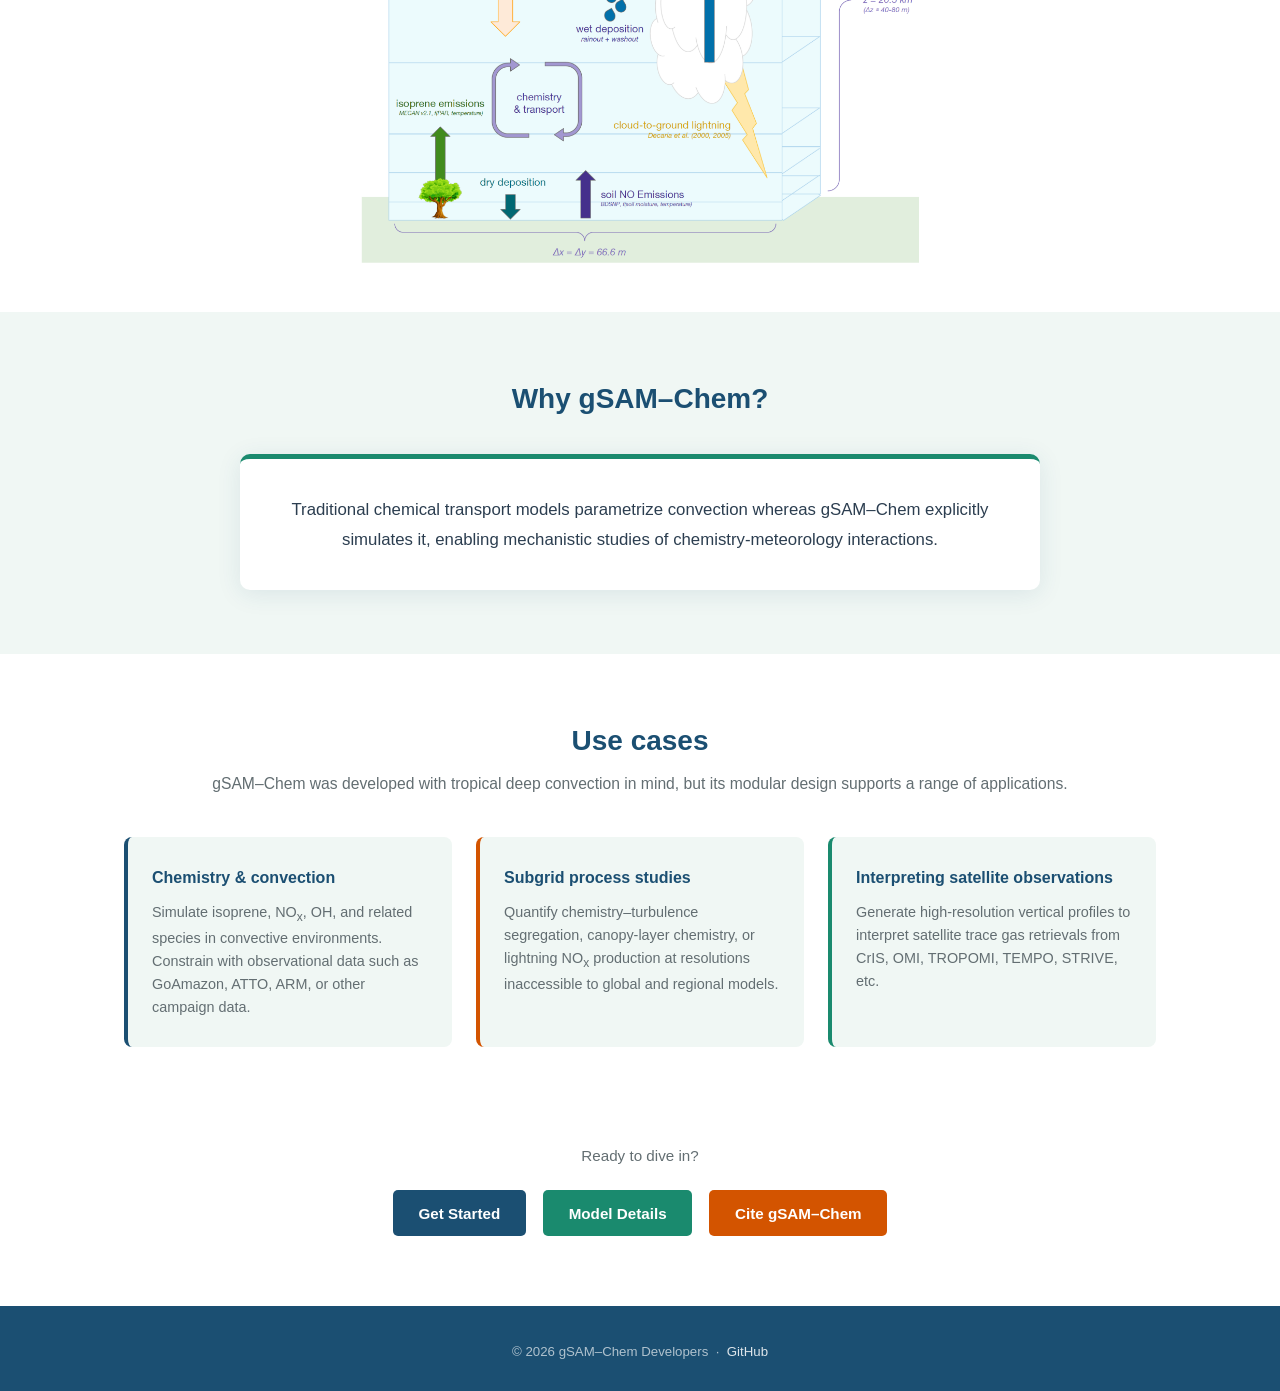
==== commit ade60cdc: "Updating website, A. Turner" ====
--- a/index.html
+++ b/index.html
@@ -3,8 +3,8 @@
 <head>
   <meta charset="UTF-8">
   <meta name="viewport" content="width=device-width, initial-scale=1.0">
-  <meta name="description" content="SAM-Chem: A fast, modular large eddy simulation with interactive chemistry for studying atmospheric composition at the scale of clouds and convective plumes.">
-  <title>SAM–Chem</title>
+  <meta name="description" content="gSAM–Chem: A fast, modular large eddy simulation with interactive chemistry for studying atmospheric composition at the scale of clouds and convective plumes.">
+  <title>gSAM–Chem</title>
   <link rel="icon" href="images/logo.ico">
   <link rel="stylesheet" href="css/style.css">
 </head>
@@ -15,13 +15,13 @@
      ============================================================ -->
 <nav class="navbar">
   <div class="container nav-inner">
-    <a class="brand" href="index.html" style="display:flex; align-items:center; gap:0.6rem;"><img src="images/Logo.png" alt="" style="height:44px; width:auto; display:block;"><span>SAM–Chem</span></a>
+    <a class="brand" href="index.html" style="display:flex; align-items:center; gap:0.6rem;"><img src="images/Logo.png" alt="" style="height:44px; width:auto; display:block;"><span>gSAM–Chem</span></a>
     <ul class="nav-links">
       <li><a href="index.html" class="active">Home</a></li>
       <li><a href="model.html">Model</a></li>
       <li><a href="tutorials.html">Tutorials</a></li>
       <li><a href="publications.html">Publications &amp; Team</a></li>
-      <li><a href="https://github.com/sam-chem" class="btn-github" target="_blank" rel="noopener">GitHub</a></li>
+      <li><a href="https://github.com/gsam-chem/gsam-chem" class="btn-github" target="_blank" rel="noopener">GitHub</a></li>
     </ul>
   </div>
 </nav>
@@ -33,10 +33,10 @@
   <div class="container">
     <div class="hero-inner">
       <div class="hero-logo">
-        <img src="images/Logo.png" alt="SAM–Chem logo">
+        <img src="images/Logo.png" alt="gSAM–Chem logo">
       </div>
       <div class="hero-text">
-        <h1>SAM–Chem</h1>
+        <h1>gSAM–Chem</h1>
         <p class="subtitle">large eddy simulation with interactive chemistry</p>
         <p class="tagline">
           A fast and modular platform to investigate atmospheric chemistry
@@ -47,7 +47,7 @@
           <a class="btn btn-primary-white" href="tutorials.html">Get Started</a>
           <a class="btn btn-outline-white" href="model.html">Model Description</a>
           <a class="btn btn-outline-white" href="publications.html">Paper</a>
-          <a class="btn btn-outline-white" href="https://github.com/sam-chem" target="_blank" rel="noopener">GitHub</a>
+          <a class="btn btn-outline-white" href="https://github.com/gsam-chem/gsam-chem" target="_blank" rel="noopener">GitHub</a>
         </div>
       </div>
     </div>
@@ -59,9 +59,9 @@
      ============================================================ -->
 <section class="features">
   <div class="container">
-    <h2 class="section-title">What SAM–Chem offers</h2>
+    <h2 class="section-title">What gSAM–Chem offers</h2>
     <p class="section-sub">
-      Built on the System for Atmospheric Modeling (SAM), SAM–Chem adds a
+      Built on the System for Atmospheric Modeling (SAM), gSAM–Chem adds a
       fully coupled chemistry module without sacrificing performance.
     </p>
     <div class="cards-grid">
@@ -133,11 +133,11 @@
   <div class="container" style="text-align: center;">
     <h2 class="section-title">Model architecture</h2>
     <p class="section-sub">
-      SAM–Chem couples a large eddy simulation dynamical core with interactive
+      gSAM–Chem couples a large eddy simulation dynamical core with interactive
       gas-phase chemistry, emissions, and deposition.
     </p>
     <img src="images/schematic.png"
-         alt="SAM–Chem model schematic showing radiation, microphysics, chemistry, emissions, and deposition"
+         alt="gSAM–Chem model schematic showing radiation, microphysics, chemistry, emissions, and deposition"
          style="max-width: 560px; width: 100%; margin: 0 auto; display: block;">
   </div>
 </section>
@@ -147,11 +147,11 @@
      ============================================================ -->
 <section class="finding-section">
   <div class="container">
-    <h2 class="section-title" style="margin-bottom:2rem;">Why SAM–Chem?</h2>
+    <h2 class="section-title" style="margin-bottom:2rem;">Why gSAM–Chem?</h2>
     <div class="finding-box">
       <p>
         Traditional chemical transport models parametrize convection whereas 
-        SAM–Chem explicitly simulates it, enabling mechanistic studies of 
+        gSAM–Chem explicitly simulates it, enabling mechanistic studies of 
         chemistry-meteorology interactions.
       </p>
     </div>
@@ -165,7 +165,7 @@
   <div class="container">
     <h2 class="section-title">Use cases</h2>
     <p class="section-sub">
-      SAM–Chem was developed with tropical deep convection in mind, but its
+      gSAM–Chem was developed with tropical deep convection in mind, but its
       modular design supports a range of applications.
     </p>
     <div class="cards-grid" style="margin-top: 0;">
@@ -211,7 +211,7 @@
     <a class="btn btn-primary-white" href="model.html"
        style="background:var(--accent); color:#fff; margin:0.4rem;">Model Details</a>
     <a class="btn btn-primary-white" href="publications.html"
-       style="background:var(--orange); color:#fff; margin:0.4rem;">Cite SAM–Chem</a>
+       style="background:var(--orange); color:#fff; margin:0.4rem;">Cite gSAM–Chem</a>
   </div>
 </section>
 
@@ -221,8 +221,8 @@
 <footer>
   <div class="container">
     <p style="margin-top:0.4rem;">
-      &copy; 2026 SAM–Chem Developers &nbsp;·&nbsp;
-      <a href="https://github.com/sam-chem" target="_blank" rel="noopener">GitHub</a>
+      &copy; 2026 gSAM–Chem Developers &nbsp;·&nbsp;
+      <a href="https://github.com/gsam-chem/gsam-chem" target="_blank" rel="noopener">GitHub</a>
     </p>
   </div>
 </footer>
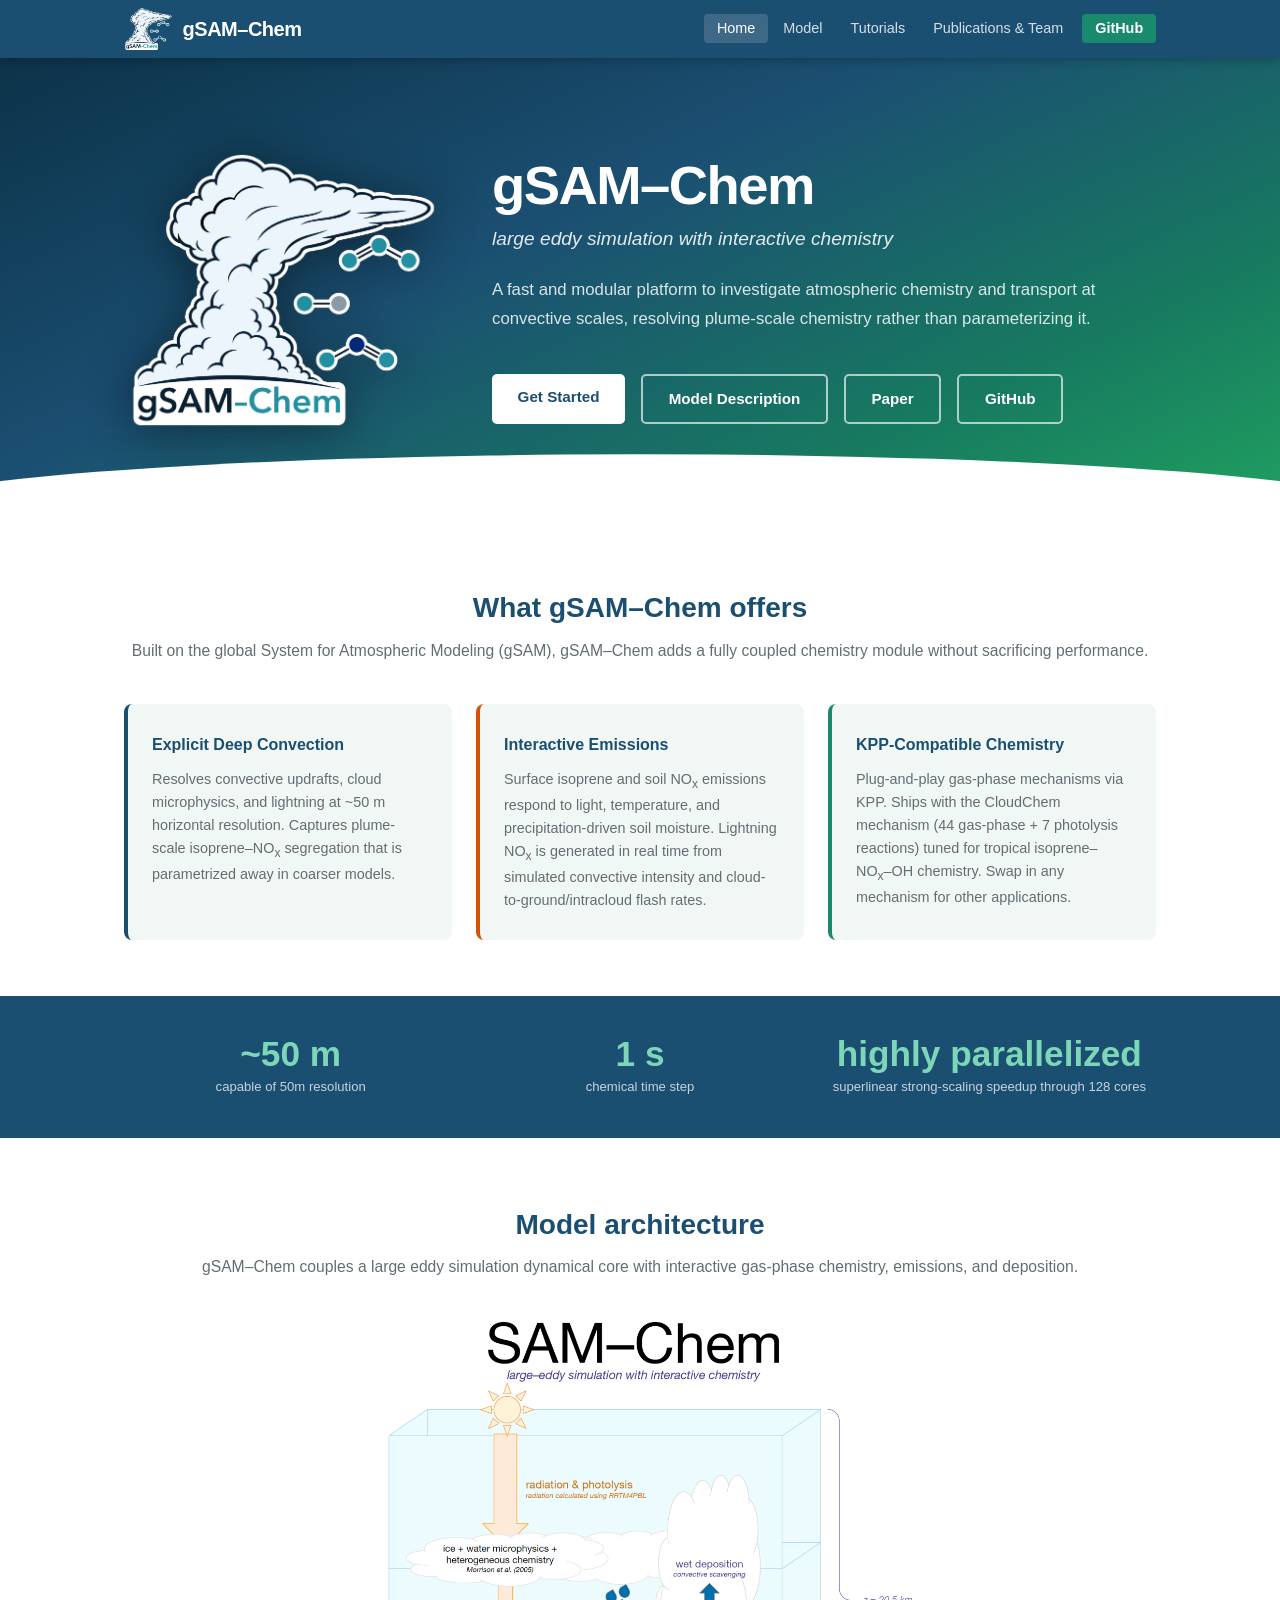
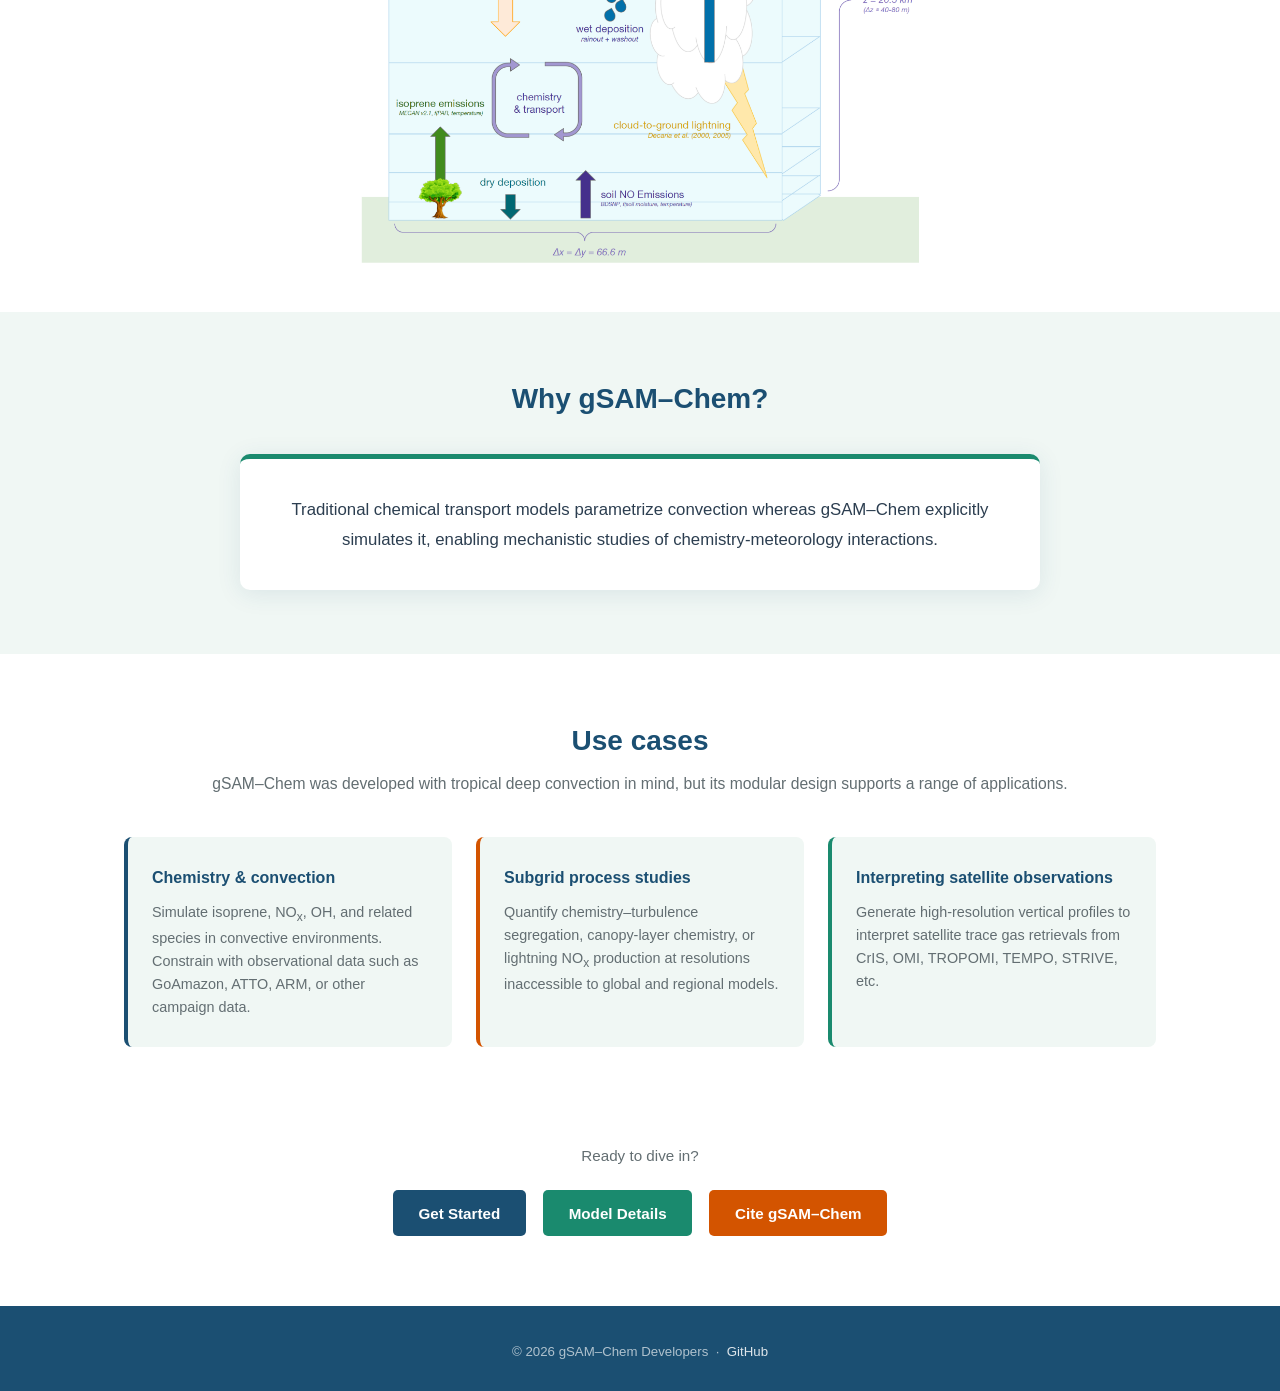
==== commit 2f18fdb5: "Updating website, A. Turner" ====
--- a/index.html
+++ b/index.html
@@ -61,7 +61,7 @@
   <div class="container">
     <h2 class="section-title">What gSAM–Chem offers</h2>
     <p class="section-sub">
-      Built on the System for Atmospheric Modeling (SAM), gSAM–Chem adds a
+      Built on the global System for Atmospheric Modeling (gSAM), gSAM–Chem adds a
       fully coupled chemistry module without sacrificing performance.
     </p>
     <div class="cards-grid">
